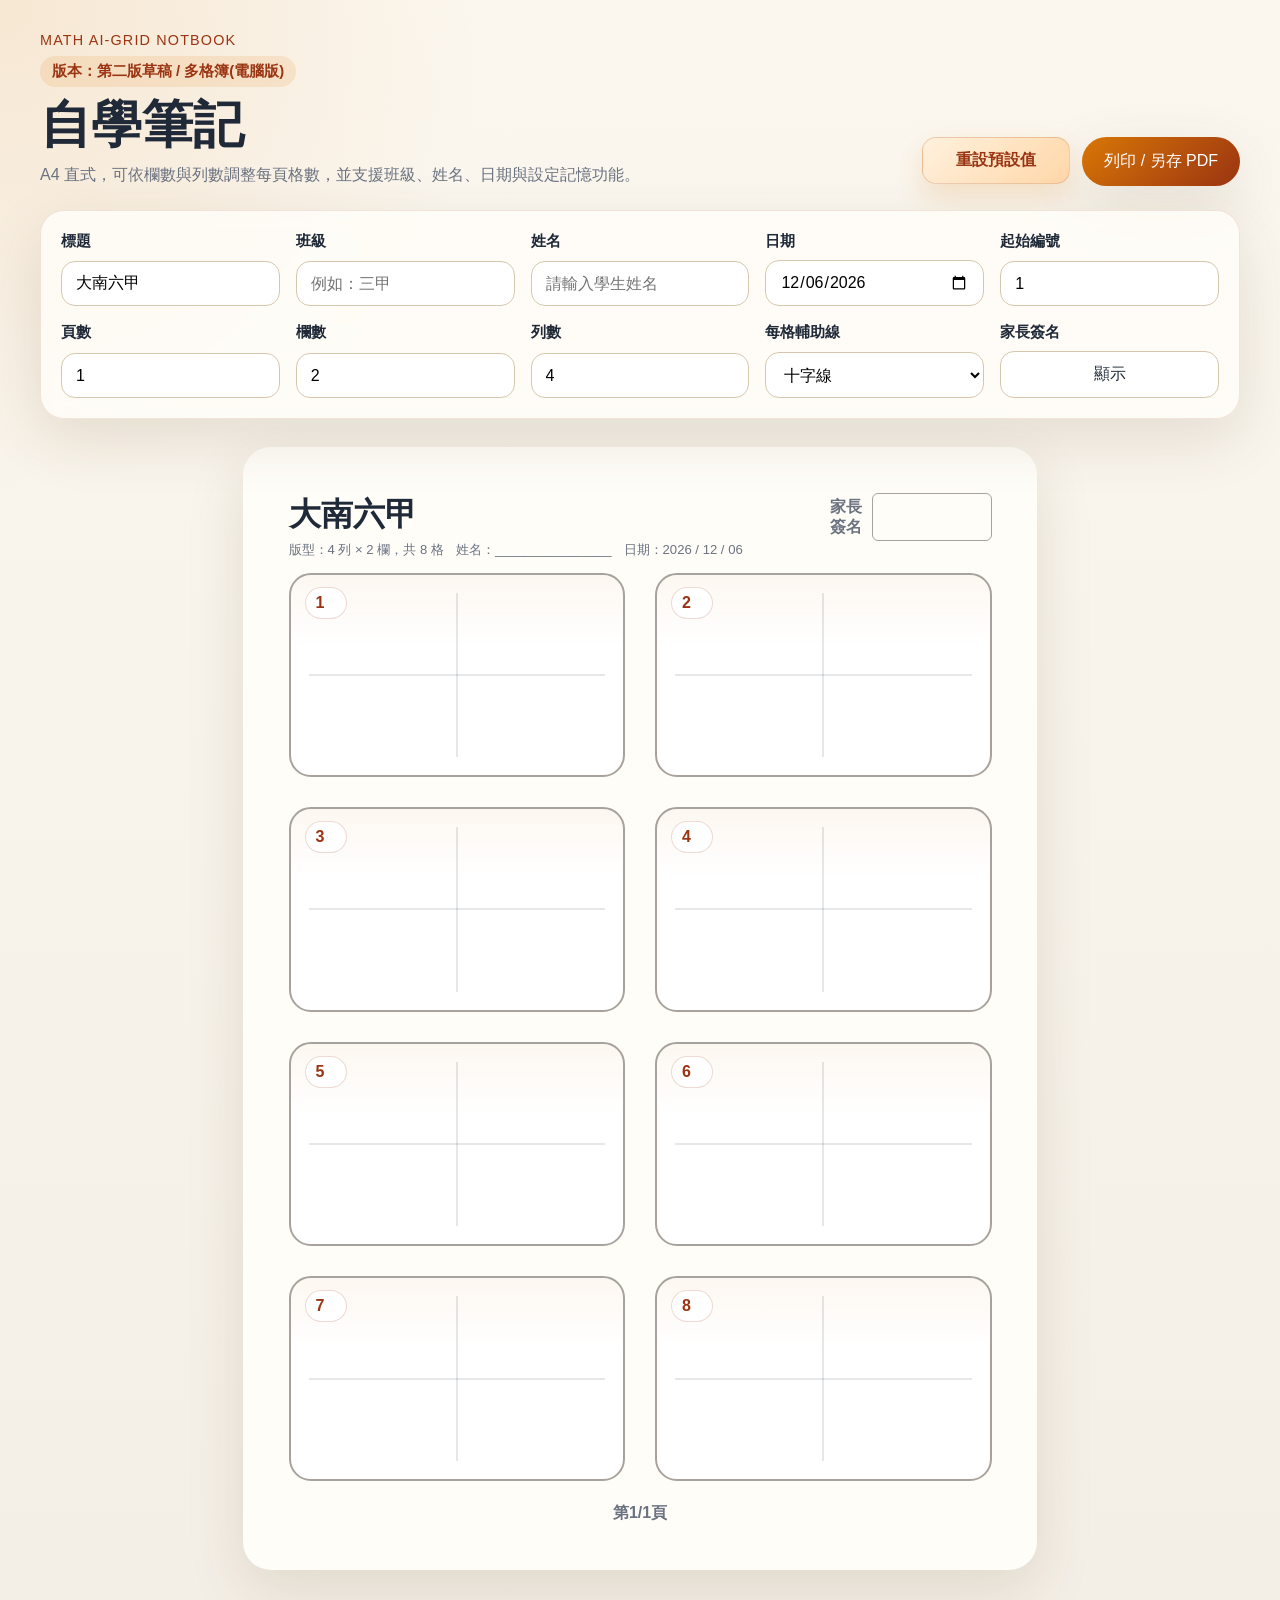
==== v2/index.html @ 35732993 "feat: publish second version under v2 path" ====
﻿<!doctype html>
<html lang="zh-Hant">
<head>
  <meta charset="UTF-8">
  <meta name="viewport" content="width=device-width, initial-scale=1.0">
  <title>自學筆記</title>
  <link rel="stylesheet" href="styles.css">
</head>
<body>
  <div class="app-shell">
    <header class="hero">
      <div>
        <p class="eyebrow">Math AI-Grid Notbook</p>
        <p class="version-pill">版本：第二版草稿 / 多格簿(電腦版)</p>
        <h1>自學筆記</h1>
        <p class="subtitle">A4 直式，可依欄數與列數調整每頁格數，並支援班級、姓名、日期與設定記憶功能。</p>
      </div>
      <div class="hero-actions">
        <button id="resetButton" class="toggle-button secondary-button hero-reset-button" type="button">重設預設值</button>
        <button id="printButton" class="primary-button" type="button">列印 / 另存 PDF</button>
      </div>
    </header>

    <section class="controls" aria-label="設定">
      <label class="field">
        <span>標題</span>
        <input id="titleInput" type="text" value="大南六甲">
      </label>

      <label class="field">
        <span>班級</span>
        <input id="classInput" type="text" value="" placeholder="例如：三甲">
      </label>

      <label class="field">
        <span>姓名</span>
        <input id="nameInput" type="text" value="" placeholder="請輸入學生姓名">
      </label>

      <label class="field">
        <span>日期</span>
        <input id="dateInput" type="date">
      </label>

      <label class="field">
        <span>起始編號</span>
        <input id="startNumberInput" type="number" min="1" value="1">
      </label>

      <label class="field">
        <span>頁數</span>
        <input id="pageCountInput" type="number" min="1" max="50" value="1">
      </label>

      <label class="field">
        <span>欄數</span>
        <input id="columnCountInput" type="number" min="1" max="8" value="2">
      </label>

      <label class="field">
        <span>列數</span>
        <input id="rowCountInput" type="number" min="1" max="12" value="4">
      </label>

      <label class="field">
        <span>每格輔助線</span>
        <select id="guideSelect">
          <option value="horizontal">橫線</option>
          <option value="cross" selected>十字線</option>
          <option value="dot">點</option>
          <option value="none">無</option>
        </select>
      </label>

      <label class="field field-toggle">
        <span>家長簽名</span>
        <button id="signatureToggle" class="toggle-button" type="button" aria-pressed="true">顯示</button>
      </label>

    </section>

    <main id="pages" class="pages guide-cross show-signature" aria-live="polite"></main>
  </div>

  <template id="pageTemplate">
    <section class="page">
      <div class="page-header">
        <div class="page-heading">
          <h2 class="page-title"></h2>
          <div class="page-info">
            <div class="page-info-item">版型：<span class="page-layout"></span></div>
            <div class="page-info-item">姓名：<span class="page-name"></span></div>
            <div class="page-info-item">日期：<span class="page-date"></span></div>
          </div>
        </div>
        <div class="page-signature">
          <span class="signature-label">
            <span>家長</span>
            <span>簽名</span>
          </span>
          <span class="signature-box" aria-hidden="true"></span>
        </div>
      </div>
      <div class="grid"></div>
      <div class="page-meta"></div>
    </section>
  </template>

  <template id="cellTemplate">
    <article class="cell">
      <div class="cell-number"></div>
      <div class="cell-guides" aria-hidden="true">
        <span class="guide horizontal"></span>
        <span class="guide vertical"></span>
        <span class="guide dot"></span>
      </div>
    </article>
  </template>

  <script src="app.js"></script>
</body>
</html>
---- v2/styles.css ----
﻿:root {
  color-scheme: light;
  --bg: #f4efe6;
  --paper: #fffdf8;
  --ink: #1f2937;
  --muted: #6b7280;
  --accent: #d97706;
  --accent-deep: #9a3412;
  --line: #d6c7ae;
  --grid-line: #a8a29e;
  --shadow: 0 20px 60px rgba(78, 52, 20, 0.12);
}

* {
  box-sizing: border-box;
}

body {
  margin: 0;
  min-height: 100vh;
  font-family: "Noto Sans TC", "Microsoft JhengHei", sans-serif;
  color: var(--ink);
  background:
    radial-gradient(circle at top left, rgba(217, 119, 6, 0.12), transparent 24%),
    linear-gradient(180deg, #fbf7ef 0%, var(--bg) 100%);
}

.app-shell {
  width: min(1200px, calc(100vw - 32px));
  margin: 0 auto;
  padding: 32px 0 48px;
}

.hero {
  display: flex;
  justify-content: space-between;
  gap: 24px;
  align-items: end;
  margin-bottom: 24px;
}

.hero-actions {
  display: flex;
  gap: 12px;
  align-items: center;
}

.eyebrow {
  margin: 0 0 8px;
  font-size: 0.9rem;
  letter-spacing: 0.08em;
  text-transform: uppercase;
  color: var(--accent-deep);
}

.version-pill {
  display: inline-block;
  margin: 0 0 10px;
  padding: 6px 12px;
  border-radius: 999px;
  background: rgba(217, 119, 6, 0.12);
  color: var(--accent-deep);
  font-size: 0.92rem;
  font-weight: 700;
}

h1 {
  margin: 0;
  font-size: clamp(2rem, 4vw, 3.5rem);
  line-height: 1.1;
}

.subtitle {
  margin: 12px 0 0;
  color: var(--muted);
}

.primary-button {
  border: 0;
  border-radius: 999px;
  background: linear-gradient(135deg, var(--accent), var(--accent-deep));
  color: white;
  font: inherit;
  padding: 14px 22px;
  cursor: pointer;
  box-shadow: var(--shadow);
}

.controls {
  display: grid;
  grid-template-columns: repeat(5, minmax(0, 1fr));
  gap: 16px;
  padding: 20px;
  border: 1px solid rgba(154, 52, 18, 0.12);
  border-radius: 24px;
  background: rgba(255, 253, 248, 0.85);
  backdrop-filter: blur(10px);
  box-shadow: var(--shadow);
}

.field {
  display: grid;
  gap: 8px;
}

.field span {
  font-weight: 700;
  font-size: 0.95rem;
}

.field input,
.field select {
  width: 100%;
  padding: 12px 14px;
  border-radius: 14px;
  border: 1px solid var(--line);
  background: white;
  font: inherit;
}

.field-toggle {
  align-self: end;
}

.toggle-button {
  width: 100%;
  padding: 12px 14px;
  border-radius: 14px;
  border: 1px solid var(--line);
  background: white;
  color: var(--ink);
  font: inherit;
  cursor: pointer;
}

.secondary-button {
  border: 1px solid rgba(154, 52, 18, 0.18);
  background: linear-gradient(135deg, #fff1dd, #ffd7a8);
  color: var(--accent-deep);
  font-weight: 800;
  box-shadow: 0 12px 30px rgba(217, 119, 6, 0.18);
}

.hero-reset-button {
  width: auto;
  min-width: 148px;
  transform: translateY(-1px);
}

.pages {
  margin-top: 28px;
  display: grid;
  gap: 28px;
  justify-content: center;
}

.page {
  width: 210mm;
  height: 297mm;
  display: flex;
  flex-direction: column;
  background: var(--paper);
  border-radius: 28px;
  padding: 12mm;
  box-shadow: var(--shadow);
}

.page-header {
  display: flex;
  justify-content: space-between;
  align-items: start;
  gap: 12px;
  margin-bottom: 4mm;
}

.page-following .grid {
  margin-top: 0;
}

.page-following .page-header {
  display: none !important;
}

.page-title,
.page-meta {
  margin: 0;
}

.page-heading {
  display: grid;
  gap: 1.5mm;
  flex: 1;
  min-width: 0;
}

.page-title {
  font-size: 2rem;
}

.page-info {
  display: flex;
  flex-wrap: nowrap;
  gap: 6px 12px;
  color: var(--muted);
  font-size: 0.82rem;
  line-height: 1.15;
  min-width: 0;
}

.page-info-item {
  white-space: nowrap;
}

.page-signature {
  display: flex;
  align-items: center;
  gap: 10px;
  min-width: 120px;
  color: var(--muted);
  font-weight: 700;
  text-align: center;
}

.signature-label {
  display: grid;
  gap: 2px;
  line-height: 1.1;
}

.pages.hide-signature .page-signature {
  visibility: hidden;
}

.signature-box {
  display: inline-block;
  width: 120px;
  height: 48px;
  border: 1.5px solid var(--grid-line);
  border-radius: 6px;
}

.page-meta {
  color: var(--muted);
  font-weight: 700;
  width: 100%;
  text-align: center;
  margin-top: 6mm;
}

.grid {
  display: grid;
  grid-template-columns: repeat(2, minmax(0, 1fr));
  grid-template-rows: repeat(4, minmax(0, 1fr));
  gap: 8mm;
  flex: 1;
  min-height: 0;
}

.cell {
  position: relative;
  min-height: 0;
  border: 2px solid var(--grid-line);
  border-radius: 22px;
  background:
    linear-gradient(180deg, rgba(217, 119, 6, 0.06), transparent 35%),
    white;
  overflow: hidden;
}

.cell-number {
  position: absolute;
  top: 12px;
  left: 14px;
  z-index: 1;
  min-width: 42px;
  padding: 6px 10px;
  border-radius: 999px;
  background: rgba(255, 255, 255, 0.92);
  border: 1px solid rgba(154, 52, 18, 0.18);
  color: var(--accent-deep);
  font-weight: 800;
}

.cell-guides {
  position: absolute;
  inset: 0;
}

.guide {
  position: absolute;
  background: rgba(107, 114, 128, 0.35);
}

.guide.horizontal {
  left: 18px;
  right: 18px;
  top: 50%;
  height: 1px;
  transform: translateY(-50%);
}

.guide.vertical {
  top: 18px;
  bottom: 18px;
  left: 50%;
  width: 1px;
  transform: translateX(-50%);
}

.guide.dot {
  top: 50%;
  left: 50%;
  width: 8px;
  height: 8px;
  border-radius: 999px;
  transform: translate(-50%, -50%);
}

.pages.no-guides .cell-guides {
  display: none;
}

.pages.guide-horizontal .guide.vertical,
.pages.guide-horizontal .guide.dot {
  display: none;
}

.pages.guide-cross .guide.dot {
  display: none;
}

.pages.guide-dot .guide.horizontal,
.pages.guide-dot .guide.vertical {
  display: none;
}

@media (max-width: 900px) {
  .controls {
    grid-template-columns: repeat(2, minmax(0, 1fr));
  }

  .page {
    width: 100%;
    height: auto;
  }

  .grid {
    grid-template-columns: repeat(2, minmax(0, 1fr));
  }

  .cell {
    min-height: 220px;
  }
}

@media (max-width: 640px) {
  .app-shell {
    width: min(100vw - 20px, 100%);
    padding-top: 20px;
  }

  .hero,
  .page-header {
    flex-direction: column;
    align-items: start;
  }

  .hero-actions {
    width: 100%;
    display: grid;
    grid-template-columns: 1fr;
  }

  .hero-reset-button,
  .primary-button {
    width: 100%;
  }

  .page-signature {
    display: grid;
    gap: 8px;
    min-width: 0;
    width: 100%;
  }

  .page-meta {
    margin-top: 0;
    text-align: left;
  }

  .controls,
  .grid {
    grid-template-columns: 1fr;
  }

  .page-info {
    display: grid;
    gap: 6px;
  }

  .page {
    width: 100%;
    padding: 20px;
  }

  .cell {
    min-height: 180px;
  }
}

@media print {
  @page {
    size: A4 portrait;
    margin: 0;
  }

  body {
    background: white;
  }

  .app-shell {
    width: auto;
    padding: 0;
  }

  .hero,
  .controls,
  .primary-button {
    display: none;
  }

  .pages {
    margin: 0;
    gap: 0;
  }

  .page {
    width: 210mm;
    height: 297mm;
    box-shadow: none;
    border-radius: 0;
    padding: 12mm;
    page-break-after: always;
  }

  .page-meta {
    margin-top: 6mm;
    text-align: center;
  }

  .page:last-child {
    page-break-after: auto;
  }

  .grid {
    gap: 10mm;
  }

  .cell {
    min-height: 0;
    break-inside: avoid;
  }
}
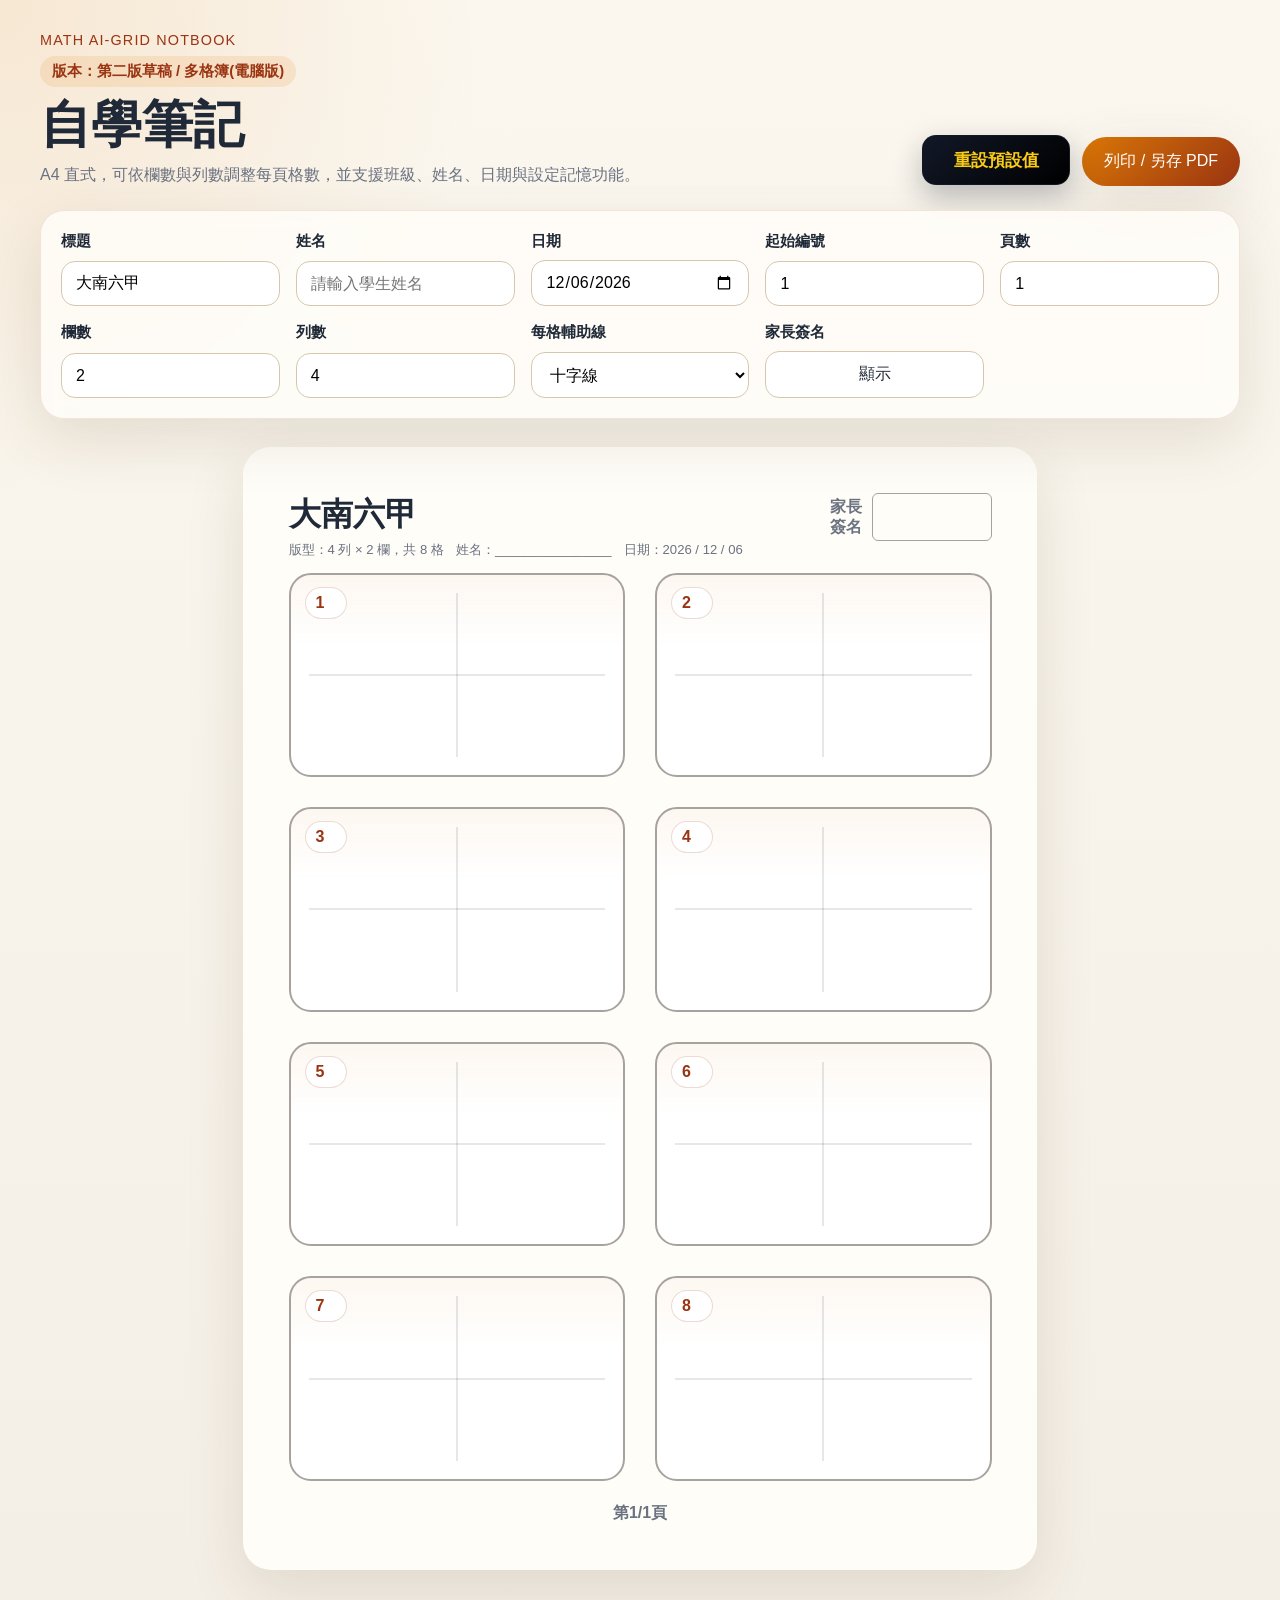
==== commit 2eb95889: "fix: remove class field from v2" ====
--- a/v2/index.html
+++ b/v2/index.html
@@ -25,11 +25,6 @@
       <label class="field">
         <span>標題</span>
         <input id="titleInput" type="text" value="大南六甲">
-      </label>
-
-      <label class="field">
-        <span>班級</span>
-        <input id="classInput" type="text" value="" placeholder="例如：三甲">
       </label>
 
       <label class="field">
--- a/v2/styles.css
+++ b/v2/styles.css
@@ -131,20 +131,60 @@
   color: var(--ink);
   font: inherit;
   cursor: pointer;
+  transition:
+    transform 180ms ease,
+    box-shadow 180ms ease,
+    filter 180ms ease;
 }
 
 .secondary-button {
-  border: 1px solid rgba(154, 52, 18, 0.18);
-  background: linear-gradient(135deg, #fff1dd, #ffd7a8);
-  color: var(--accent-deep);
+  border: 1px solid rgba(17, 24, 39, 0.96);
+  background: linear-gradient(135deg, #111827, #000000);
+  color: #facc15;
   font-weight: 800;
-  box-shadow: 0 12px 30px rgba(217, 119, 6, 0.18);
+  font-size: 1.08rem;
+  box-shadow: 0 12px 30px rgba(17, 24, 39, 0.28);
+  animation: resetButtonPulse 2.6s ease-in-out infinite;
 }
 
 .hero-reset-button {
   width: auto;
   min-width: 148px;
   transform: translateY(-1px);
+}
+
+.hero-reset-button:hover {
+  transform: translateY(-3px) scale(1.02);
+  box-shadow: 0 16px 36px rgba(17, 24, 39, 0.36);
+  filter: brightness(1.08);
+}
+
+.hero-reset-button:active {
+  transform: translateY(-1px) scale(0.99);
+}
+
+@keyframes resetButtonPulse {
+  0%,
+  100% {
+    box-shadow:
+      0 12px 30px rgba(17, 24, 39, 0.28),
+      0 0 0 0 rgba(250, 204, 21, 0.18);
+  }
+
+  50% {
+    box-shadow:
+      0 16px 38px rgba(17, 24, 39, 0.36),
+      0 0 0 10px rgba(250, 204, 21, 0);
+  }
+}
+
+@media (prefers-reduced-motion: reduce) {
+  .toggle-button,
+  .secondary-button,
+  .hero-reset-button {
+    animation: none;
+    transition: none;
+  }
 }
 
 .pages {
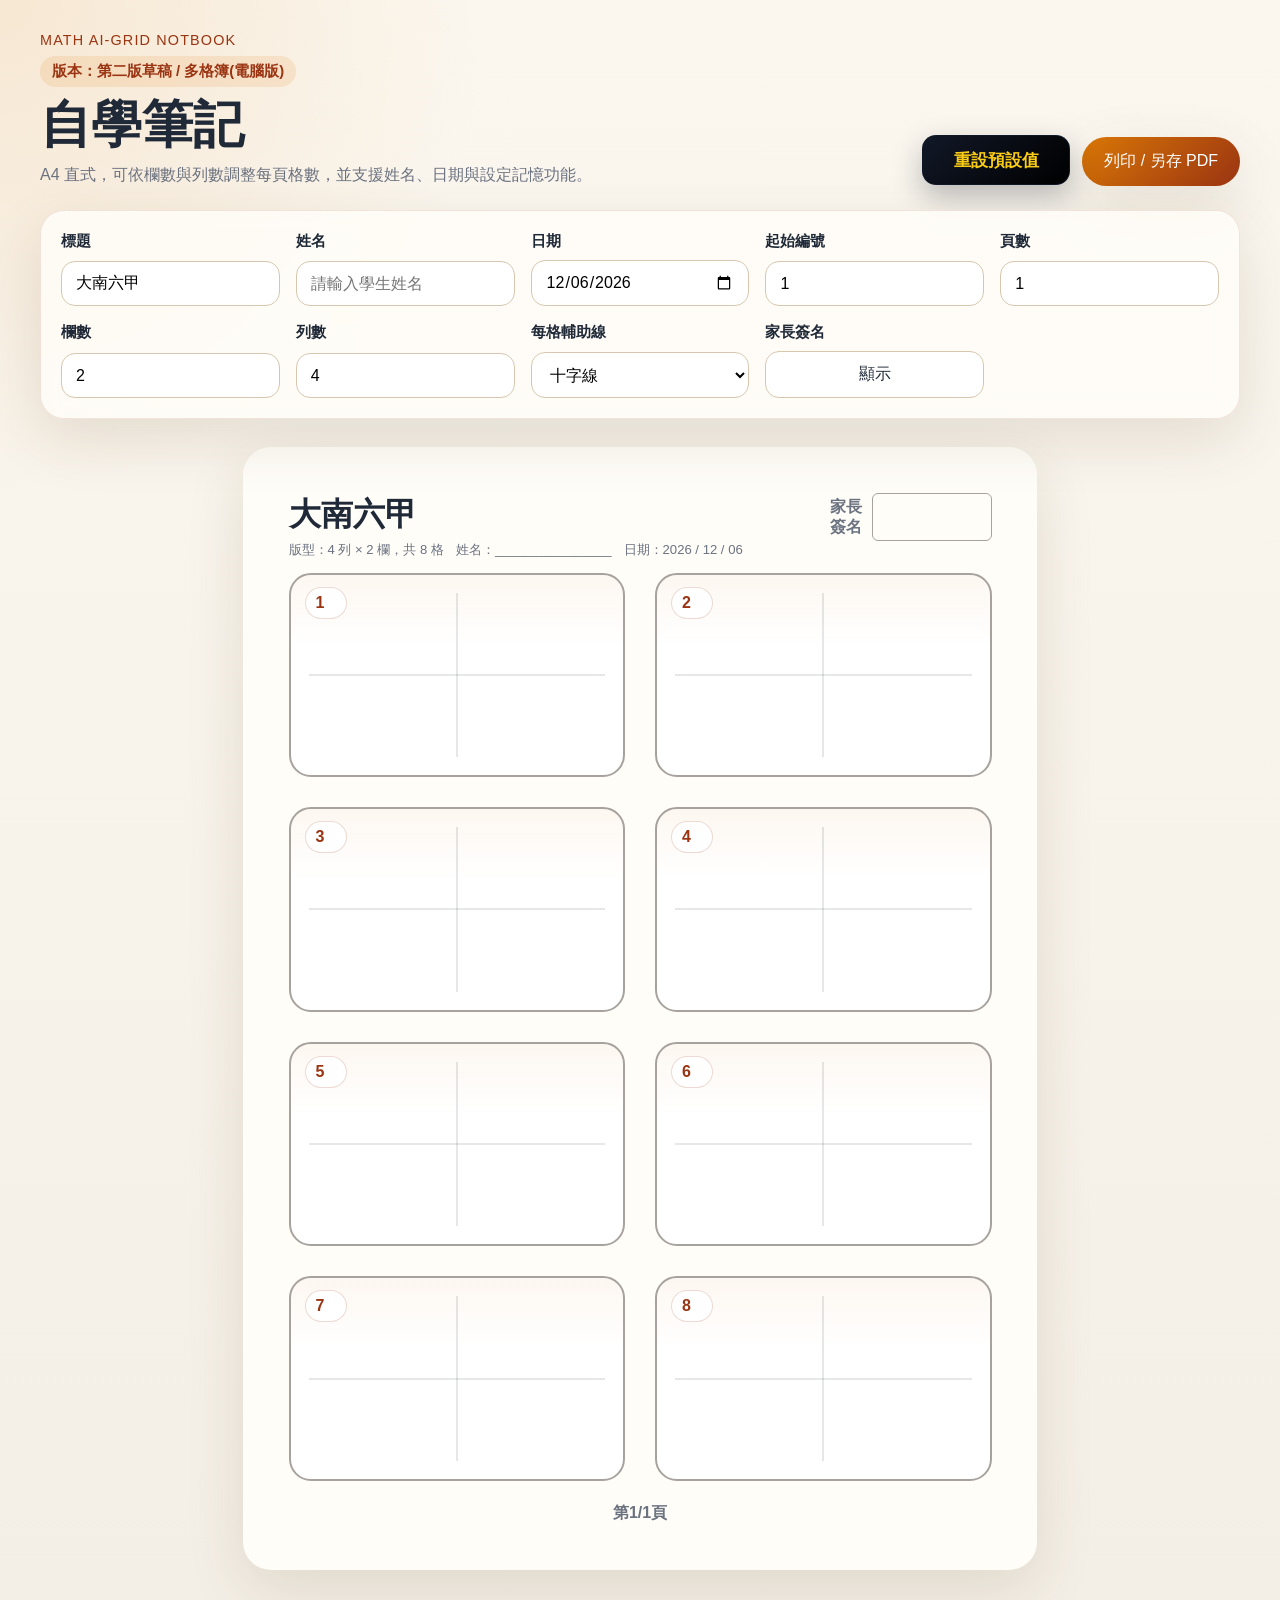
==== commit 5b767e00: "fix: remove class mention from v2 subtitle" ====
--- a/v2/index.html
+++ b/v2/index.html
@@ -13,7 +13,7 @@
         <p class="eyebrow">Math AI-Grid Notbook</p>
         <p class="version-pill">版本：第二版草稿 / 多格簿(電腦版)</p>
         <h1>自學筆記</h1>
-        <p class="subtitle">A4 直式，可依欄數與列數調整每頁格數，並支援班級、姓名、日期與設定記憶功能。</p>
+        <p class="subtitle">A4 直式，可依欄數與列數調整每頁格數，並支援姓名、日期與設定記憶功能。</p>
       </div>
       <div class="hero-actions">
         <button id="resetButton" class="toggle-button secondary-button hero-reset-button" type="button">重設預設值</button>
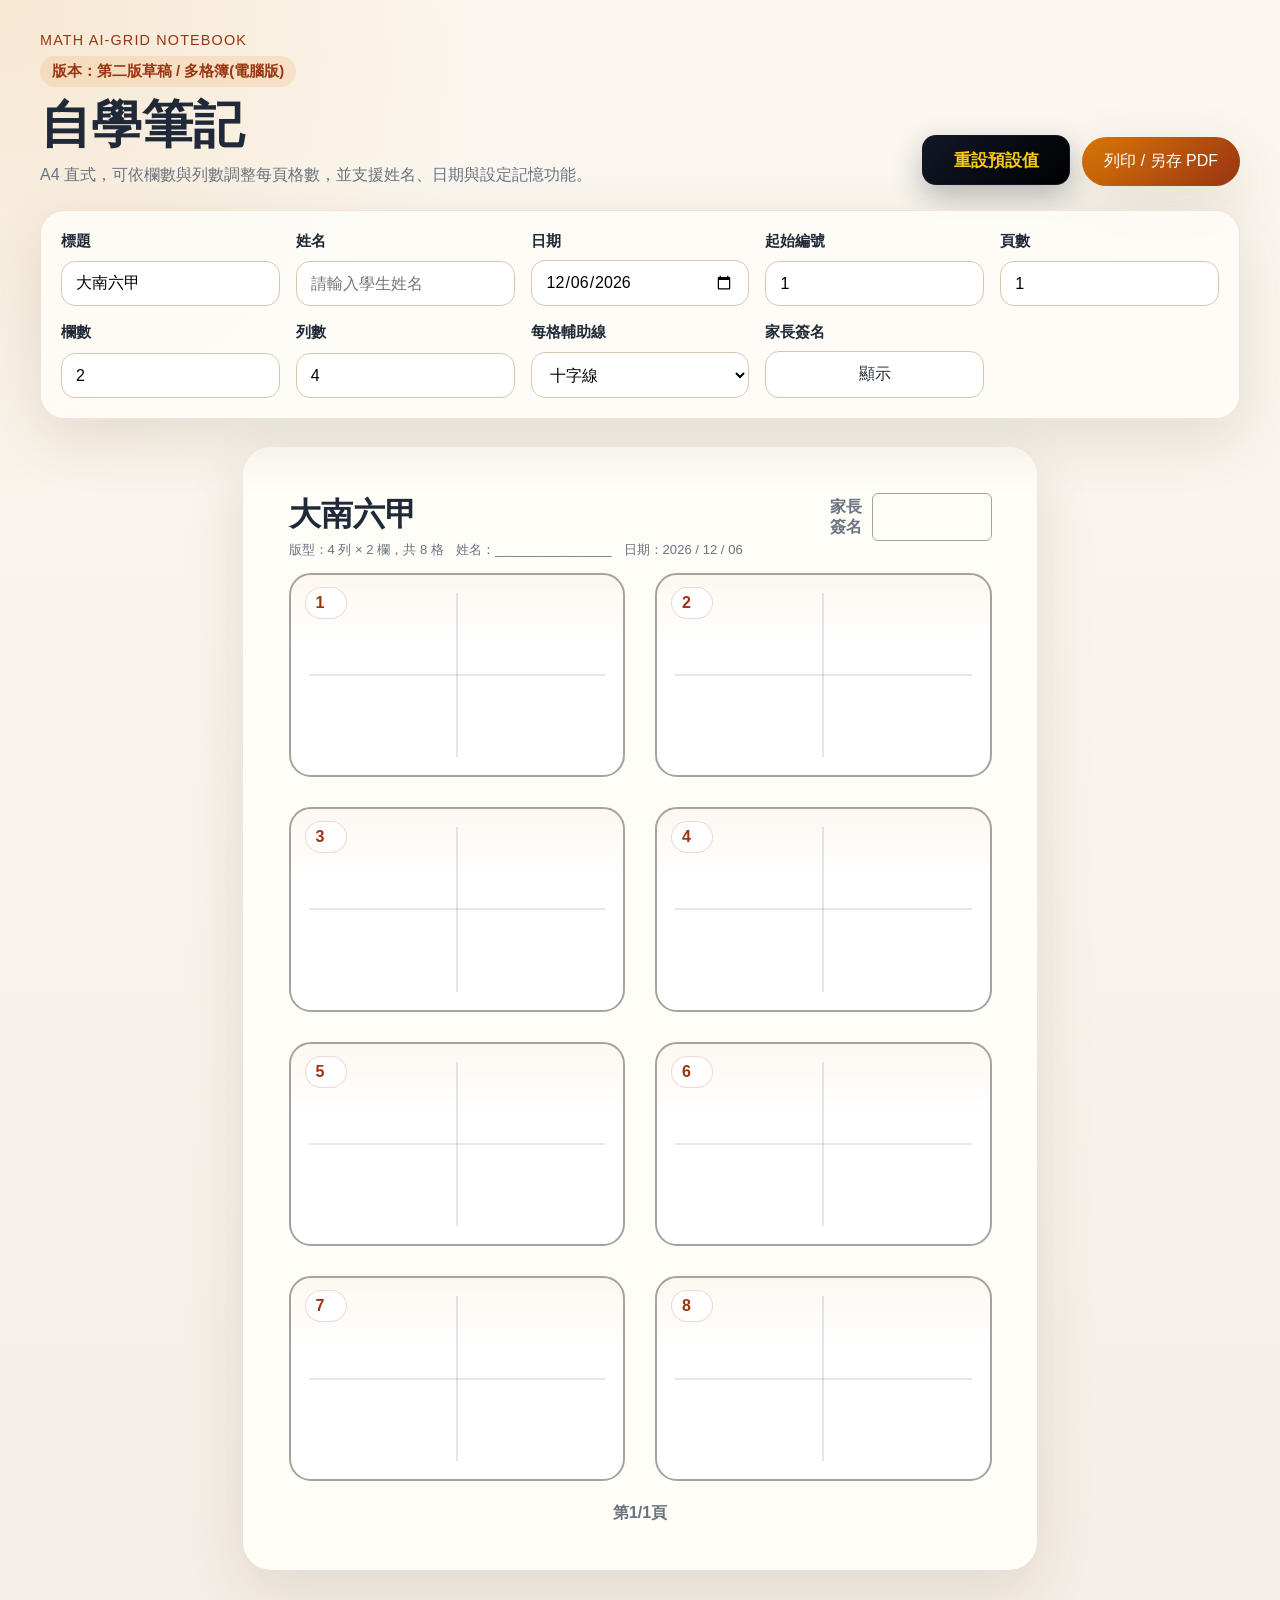
==== commit 96b0aabd: "fix: correct notebook spelling in v2 and v3" ====
--- a/v2/index.html
+++ b/v2/index.html
@@ -10,7 +10,7 @@
   <div class="app-shell">
     <header class="hero">
       <div>
-        <p class="eyebrow">Math AI-Grid Notbook</p>
+        <p class="eyebrow">Math AI-Grid Notebook</p>
         <p class="version-pill">版本：第二版草稿 / 多格簿(電腦版)</p>
         <h1>自學筆記</h1>
         <p class="subtitle">A4 直式，可依欄數與列數調整每頁格數，並支援姓名、日期與設定記憶功能。</p>
@@ -25,6 +25,11 @@
       <label class="field">
         <span>標題</span>
         <input id="titleInput" type="text" value="大南六甲">
+      </label>
+
+      <label class="field field-hidden" aria-hidden="true">
+        <span>班級</span>
+        <input id="classInput" type="text" value="" tabindex="-1" autocomplete="off">
       </label>
 
       <label class="field">
--- a/v2/styles.css
+++ b/v2/styles.css
@@ -103,6 +103,10 @@
   gap: 8px;
 }
 
+.field-hidden {
+  display: none;
+}
+
 .field span {
   font-weight: 700;
   font-size: 0.95rem;
@@ -131,10 +135,6 @@
   color: var(--ink);
   font: inherit;
   cursor: pointer;
-  transition:
-    transform 180ms ease,
-    box-shadow 180ms ease,
-    filter 180ms ease;
 }
 
 .secondary-button {
@@ -144,7 +144,6 @@
   font-weight: 800;
   font-size: 1.08rem;
   box-shadow: 0 12px 30px rgba(17, 24, 39, 0.28);
-  animation: resetButtonPulse 2.6s ease-in-out infinite;
 }
 
 .hero-reset-button {
@@ -154,37 +153,11 @@
 }
 
 .hero-reset-button:hover {
-  transform: translateY(-3px) scale(1.02);
-  box-shadow: 0 16px 36px rgba(17, 24, 39, 0.36);
-  filter: brightness(1.08);
+  transform: translateY(-3px);
 }
 
 .hero-reset-button:active {
-  transform: translateY(-1px) scale(0.99);
-}
-
-@keyframes resetButtonPulse {
-  0%,
-  100% {
-    box-shadow:
-      0 12px 30px rgba(17, 24, 39, 0.28),
-      0 0 0 0 rgba(250, 204, 21, 0.18);
-  }
-
-  50% {
-    box-shadow:
-      0 16px 38px rgba(17, 24, 39, 0.36),
-      0 0 0 10px rgba(250, 204, 21, 0);
-  }
-}
-
-@media (prefers-reduced-motion: reduce) {
-  .toggle-button,
-  .secondary-button,
-  .hero-reset-button {
-    animation: none;
-    transition: none;
-  }
+  transform: translateY(-1px);
 }
 
 .pages {
